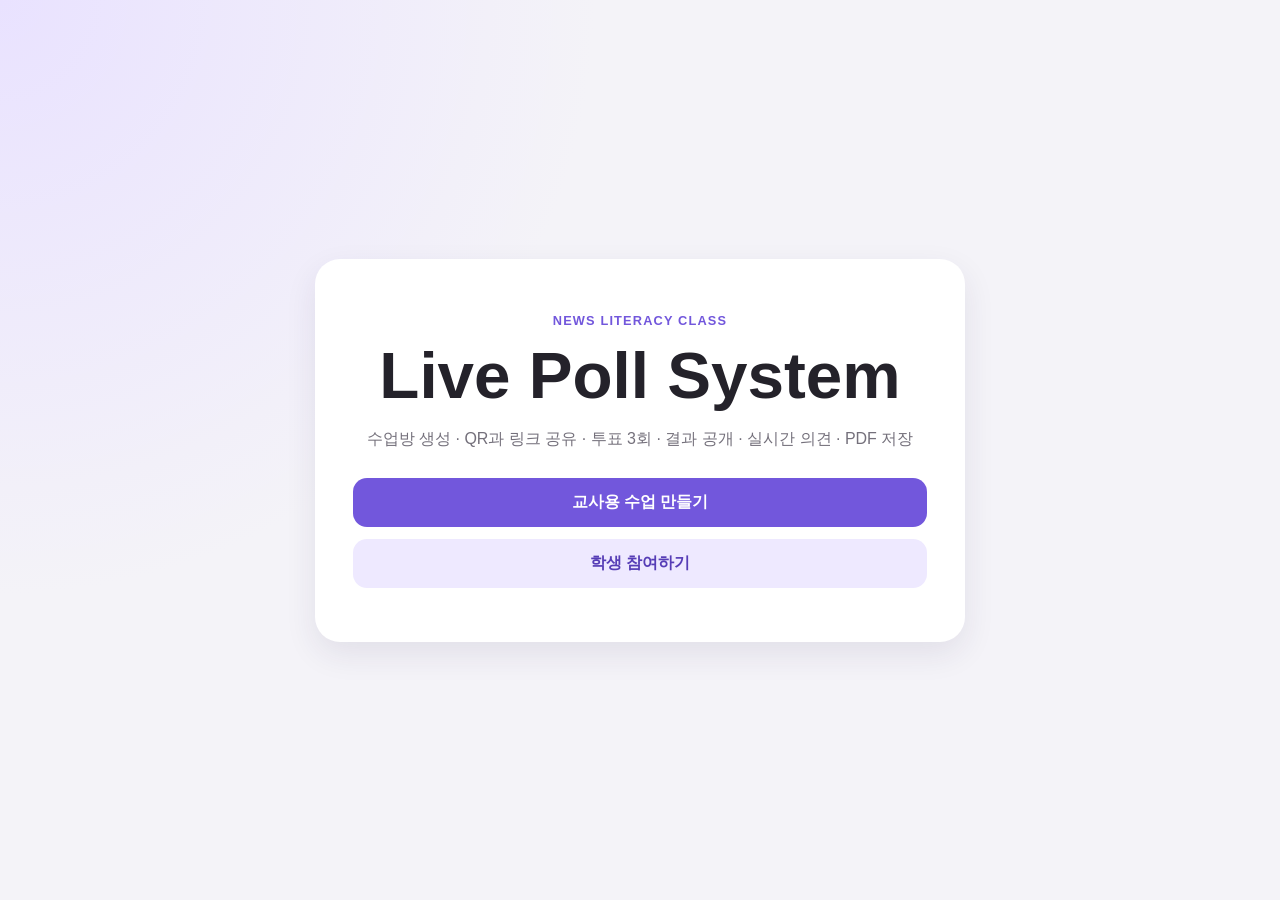
==== index.html @ 65fffddf "Add files via upload" ====
<!doctype html>
<html lang="ko">
<head><meta charset="utf-8"><meta name="viewport" content="width=device-width,initial-scale=1">
<title>Live Poll System</title><style>
*{box-sizing:border-box}
:root{
  --p:#7257dc;--pd:#563db6;--pl:#eee9ff;--bg:#f4f3f8;--tx:#24222a;
  --mu:#74707b;--ln:#dedbe5;--danger:#cf4052;--ok:#16834a;--shadow:0 12px 32px rgba(45,36,79,.09)
}
html{scroll-behavior:smooth}
body{margin:0;font-family:Pretendard,"Noto Sans KR",Arial,sans-serif;background:var(--bg);color:var(--tx)}
button,input,textarea,select{font:inherit}
a{color:inherit}
.hidden{display:none!important}
.wrap{width:min(1160px,94%);margin:0 auto;padding:28px 0 60px}
.header{display:flex;justify-content:space-between;align-items:center;gap:18px;margin-bottom:22px}
.header h1{margin:4px 0 0;font-size:clamp(1.5rem,4vw,2.35rem)}
.eyebrow{margin:0;color:var(--p);font-size:.8rem;font-weight:900;letter-spacing:.09em}
.card{background:#fff;border-radius:22px;padding:26px;box-shadow:var(--shadow);margin-bottom:20px}
.card h2{margin-top:0}
.btn{border:0;border-radius:14px;padding:14px 18px;font-weight:850;cursor:pointer;text-decoration:none;text-align:center;display:inline-block}
.primary{background:var(--p);color:#fff}.primary:hover{background:var(--pd)}
.secondary{background:var(--pl);color:var(--pd)}
.danger{background:#ffe7eb;color:var(--danger)}
.success-btn{background:#e7f7ee;color:var(--ok)}
.full{width:100%;margin-top:16px}
.input,.textarea,.select{width:100%;border:1px solid var(--ln);border-radius:12px;padding:13px 14px;background:#fff;color:var(--tx)}
.input:focus,.textarea:focus,.select:focus{outline:3px solid rgba(114,87,220,.14);border-color:var(--p)}
.textarea{resize:vertical;line-height:1.55}
.label{display:block;font-weight:800;margin:18px 0 8px}
.muted{color:var(--mu)}
.error{color:var(--danger)}
.success{color:var(--ok)}
.badge{background:var(--pl);color:var(--pd);padding:10px 14px;border-radius:999px;font-weight:850;white-space:nowrap}
.message{background:var(--pl);color:var(--pd);border-radius:16px;padding:22px;text-align:center;font-weight:850;line-height:1.7}
.home{min-height:100vh;display:grid;place-items:center;background:radial-gradient(circle at top left,#e9e2ff,transparent 38%),var(--bg)}
.home-card{width:min(92%,650px);background:#fff;border-radius:25px;padding:54px 38px;text-align:center;box-shadow:var(--shadow)}
.home-card h1{font-size:clamp(2.2rem,7vw,4.1rem);margin:10px 0 14px}
.home-actions{display:grid;gap:12px;margin-top:28px}
.grid{display:grid;grid-template-columns:1fr 1fr;gap:20px;align-items:start}
.wide{grid-column:1/-1}
.toolbar{display:flex;gap:10px;flex-wrap:wrap}
.status{display:grid;grid-template-columns:repeat(3,1fr);gap:14px;margin-bottom:22px}
.stat{background:#faf9fc;border:1px solid var(--ln);border-radius:16px;padding:16px}
.stat strong{display:block;font-size:1.45rem;margin-top:5px}
.step-buttons{display:grid;grid-template-columns:repeat(2,1fr);gap:10px}
.step-btn{border:1px solid var(--ln);background:#fff;border-radius:12px;padding:12px;font-weight:800;cursor:pointer}
.step-btn.active{background:var(--p);color:#fff;border-color:var(--p)}
.room-code{font-size:clamp(2rem,7vw,3.7rem);font-weight:950;letter-spacing:.12em;color:var(--pd);margin:10px 0}
.share-box{display:grid;grid-template-columns:230px 1fr;gap:24px;align-items:center}
.qr-box{width:220px;min-height:220px;display:grid;place-items:center;background:#fff;border:1px solid var(--ln);padding:10px;border-radius:16px}
.link-row{display:flex;gap:10px;align-items:center}
.link-row .input{flex:1}
.news-title{background:#f0eef5;border-radius:18px;padding:24px;margin:18px 0 24px;font-size:clamp(1.3rem,5vw,2rem);font-weight:900;line-height:1.45}
.vote-grid{display:grid;gap:12px}
.vote-btn{border:2px solid var(--ln);border-radius:16px;background:#fff;padding:18px;text-align:left;font-weight:850;cursor:pointer}
.vote-btn:hover,.vote-btn.selected{border-color:var(--p);background:var(--pl);color:var(--pd)}
.comment-list,.chat-list{display:grid;gap:12px;margin:18px 0 24px}
.comment,.chat-item{background:#f7f6fa;border-left:5px solid var(--p);border-radius:12px;padding:16px;line-height:1.6}
.chat-meta{font-size:.8rem;color:var(--mu);margin-bottom:6px}
.result-head{display:flex;justify-content:space-between;gap:16px;align-items:center}
.result-bars{display:grid;gap:18px;margin-top:22px}
.result-row{display:grid;grid-template-columns:115px 1fr 65px;gap:12px;align-items:center}
.track{height:14px;background:#ece9f2;border-radius:999px;overflow:hidden}
.fill{height:100%;background:var(--p);border-radius:999px;transition:width .3s ease}
.value{text-align:right;color:var(--mu)}
table{width:100%;border-collapse:collapse;margin:12px 0 22px}
th,td{padding:12px;border-bottom:1px solid var(--ln);text-align:center}
.report-only{display:none}
@media(max-width:800px){
  .grid{grid-template-columns:1fr}.wide{grid-column:auto}.share-box{grid-template-columns:1fr}.qr-box{margin:auto}
  .status{grid-template-columns:1fr}.step-buttons{grid-template-columns:1fr}.result-head{flex-direction:column;align-items:stretch}
  .link-row{flex-direction:column;align-items:stretch}.header{align-items:flex-start}
}
@media print{
  body{background:#fff}.no-print{display:none!important}.report-only{display:block}.wrap{width:100%;padding:0}
  .card{box-shadow:none;border:1px solid #ddd;break-inside:avoid}
}
</style></head>
<body class="home">
<main class="home-card">
  <p class="eyebrow">NEWS LITERACY CLASS</p>
  <h1>Live Poll System</h1>
  <p class="muted">수업방 생성 · QR과 링크 공유 · 투표 3회 · 결과 공개 · 실시간 의견 · PDF 저장</p>
  <div class="home-actions">
    <a class="btn primary" href="teacher.html">교사용 수업 만들기</a>
    <a class="btn secondary" href="student.html">학생 참여하기</a>
  </div>
</main>
</body></html>
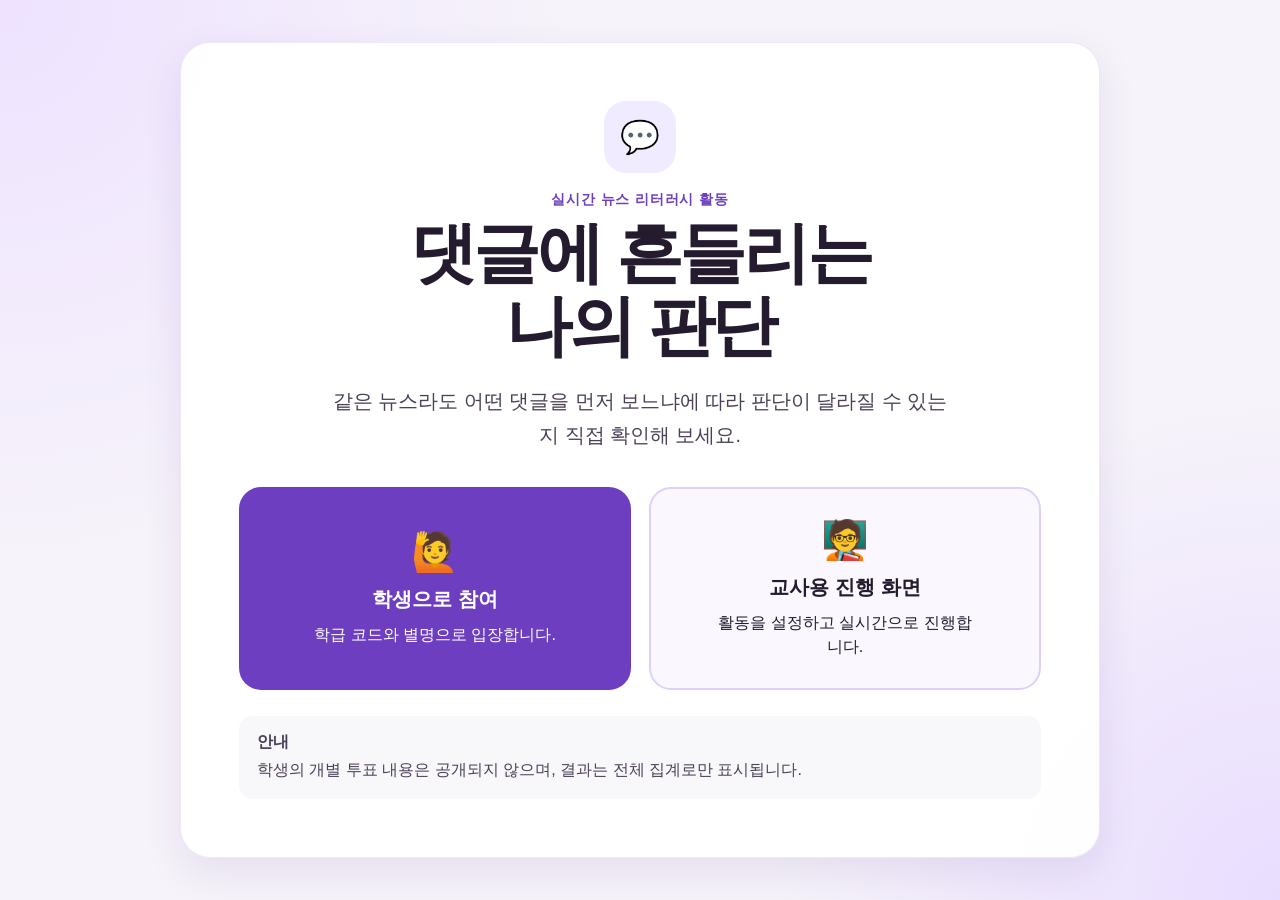
==== commit e7c5bdc3: "Add files via upload" ====
--- a/index.html
+++ b/index.html
@@ -1,90 +1,42 @@
-<!doctype html>
+<!DOCTYPE html>
 <html lang="ko">
-<head><meta charset="utf-8"><meta name="viewport" content="width=device-width,initial-scale=1">
-<title>Live Poll System</title><style>
-*{box-sizing:border-box}
-:root{
-  --p:#7257dc;--pd:#563db6;--pl:#eee9ff;--bg:#f4f3f8;--tx:#24222a;
-  --mu:#74707b;--ln:#dedbe5;--danger:#cf4052;--ok:#16834a;--shadow:0 12px 32px rgba(45,36,79,.09)
-}
-html{scroll-behavior:smooth}
-body{margin:0;font-family:Pretendard,"Noto Sans KR",Arial,sans-serif;background:var(--bg);color:var(--tx)}
-button,input,textarea,select{font:inherit}
-a{color:inherit}
-.hidden{display:none!important}
-.wrap{width:min(1160px,94%);margin:0 auto;padding:28px 0 60px}
-.header{display:flex;justify-content:space-between;align-items:center;gap:18px;margin-bottom:22px}
-.header h1{margin:4px 0 0;font-size:clamp(1.5rem,4vw,2.35rem)}
-.eyebrow{margin:0;color:var(--p);font-size:.8rem;font-weight:900;letter-spacing:.09em}
-.card{background:#fff;border-radius:22px;padding:26px;box-shadow:var(--shadow);margin-bottom:20px}
-.card h2{margin-top:0}
-.btn{border:0;border-radius:14px;padding:14px 18px;font-weight:850;cursor:pointer;text-decoration:none;text-align:center;display:inline-block}
-.primary{background:var(--p);color:#fff}.primary:hover{background:var(--pd)}
-.secondary{background:var(--pl);color:var(--pd)}
-.danger{background:#ffe7eb;color:var(--danger)}
-.success-btn{background:#e7f7ee;color:var(--ok)}
-.full{width:100%;margin-top:16px}
-.input,.textarea,.select{width:100%;border:1px solid var(--ln);border-radius:12px;padding:13px 14px;background:#fff;color:var(--tx)}
-.input:focus,.textarea:focus,.select:focus{outline:3px solid rgba(114,87,220,.14);border-color:var(--p)}
-.textarea{resize:vertical;line-height:1.55}
-.label{display:block;font-weight:800;margin:18px 0 8px}
-.muted{color:var(--mu)}
-.error{color:var(--danger)}
-.success{color:var(--ok)}
-.badge{background:var(--pl);color:var(--pd);padding:10px 14px;border-radius:999px;font-weight:850;white-space:nowrap}
-.message{background:var(--pl);color:var(--pd);border-radius:16px;padding:22px;text-align:center;font-weight:850;line-height:1.7}
-.home{min-height:100vh;display:grid;place-items:center;background:radial-gradient(circle at top left,#e9e2ff,transparent 38%),var(--bg)}
-.home-card{width:min(92%,650px);background:#fff;border-radius:25px;padding:54px 38px;text-align:center;box-shadow:var(--shadow)}
-.home-card h1{font-size:clamp(2.2rem,7vw,4.1rem);margin:10px 0 14px}
-.home-actions{display:grid;gap:12px;margin-top:28px}
-.grid{display:grid;grid-template-columns:1fr 1fr;gap:20px;align-items:start}
-.wide{grid-column:1/-1}
-.toolbar{display:flex;gap:10px;flex-wrap:wrap}
-.status{display:grid;grid-template-columns:repeat(3,1fr);gap:14px;margin-bottom:22px}
-.stat{background:#faf9fc;border:1px solid var(--ln);border-radius:16px;padding:16px}
-.stat strong{display:block;font-size:1.45rem;margin-top:5px}
-.step-buttons{display:grid;grid-template-columns:repeat(2,1fr);gap:10px}
-.step-btn{border:1px solid var(--ln);background:#fff;border-radius:12px;padding:12px;font-weight:800;cursor:pointer}
-.step-btn.active{background:var(--p);color:#fff;border-color:var(--p)}
-.room-code{font-size:clamp(2rem,7vw,3.7rem);font-weight:950;letter-spacing:.12em;color:var(--pd);margin:10px 0}
-.share-box{display:grid;grid-template-columns:230px 1fr;gap:24px;align-items:center}
-.qr-box{width:220px;min-height:220px;display:grid;place-items:center;background:#fff;border:1px solid var(--ln);padding:10px;border-radius:16px}
-.link-row{display:flex;gap:10px;align-items:center}
-.link-row .input{flex:1}
-.news-title{background:#f0eef5;border-radius:18px;padding:24px;margin:18px 0 24px;font-size:clamp(1.3rem,5vw,2rem);font-weight:900;line-height:1.45}
-.vote-grid{display:grid;gap:12px}
-.vote-btn{border:2px solid var(--ln);border-radius:16px;background:#fff;padding:18px;text-align:left;font-weight:850;cursor:pointer}
-.vote-btn:hover,.vote-btn.selected{border-color:var(--p);background:var(--pl);color:var(--pd)}
-.comment-list,.chat-list{display:grid;gap:12px;margin:18px 0 24px}
-.comment,.chat-item{background:#f7f6fa;border-left:5px solid var(--p);border-radius:12px;padding:16px;line-height:1.6}
-.chat-meta{font-size:.8rem;color:var(--mu);margin-bottom:6px}
-.result-head{display:flex;justify-content:space-between;gap:16px;align-items:center}
-.result-bars{display:grid;gap:18px;margin-top:22px}
-.result-row{display:grid;grid-template-columns:115px 1fr 65px;gap:12px;align-items:center}
-.track{height:14px;background:#ece9f2;border-radius:999px;overflow:hidden}
-.fill{height:100%;background:var(--p);border-radius:999px;transition:width .3s ease}
-.value{text-align:right;color:var(--mu)}
-table{width:100%;border-collapse:collapse;margin:12px 0 22px}
-th,td{padding:12px;border-bottom:1px solid var(--ln);text-align:center}
-.report-only{display:none}
-@media(max-width:800px){
-  .grid{grid-template-columns:1fr}.wide{grid-column:auto}.share-box{grid-template-columns:1fr}.qr-box{margin:auto}
-  .status{grid-template-columns:1fr}.step-buttons{grid-template-columns:1fr}.result-head{flex-direction:column;align-items:stretch}
-  .link-row{flex-direction:column;align-items:stretch}.header{align-items:flex-start}
-}
-@media print{
-  body{background:#fff}.no-print{display:none!important}.report-only{display:block}.wrap{width:100%;padding:0}
-  .card{box-shadow:none;border:1px solid #ddd;break-inside:avoid}
-}
-</style></head>
-<body class="home">
-<main class="home-card">
-  <p class="eyebrow">NEWS LITERACY CLASS</p>
-  <h1>Live Poll System</h1>
-  <p class="muted">수업방 생성 · QR과 링크 공유 · 투표 3회 · 결과 공개 · 실시간 의견 · PDF 저장</p>
-  <div class="home-actions">
-    <a class="btn primary" href="teacher.html">교사용 수업 만들기</a>
-    <a class="btn secondary" href="student.html">학생 참여하기</a>
-  </div>
-</main>
-</body></html>+<head>
+  <meta charset="UTF-8" />
+  <meta name="viewport" content="width=device-width, initial-scale=1.0" />
+  <meta name="description" content="중학생을 위한 실시간 뉴스 리터러시 투표 웹앱" />
+  <title>댓글에 흔들리는 나의 판단</title>
+  <link rel="stylesheet" href="style.css" />
+</head>
+<body class="landing-page">
+  <main class="landing-shell">
+    <section class="hero-card">
+      <div class="hero-icon" aria-hidden="true">💬</div>
+      <p class="eyebrow">실시간 뉴스 리터러시 활동</p>
+      <h1>댓글에 흔들리는<br />나의 판단</h1>
+      <p class="hero-description">
+        같은 뉴스라도 어떤 댓글을 먼저 보느냐에 따라
+        판단이 달라질 수 있는지 직접 확인해 보세요.
+      </p>
+
+      <div class="entry-grid">
+        <a class="entry-card student-entry" href="student.html">
+          <span class="entry-emoji" aria-hidden="true">🙋</span>
+          <strong>학생으로 참여</strong>
+          <span>학급 코드와 별명으로 입장합니다.</span>
+        </a>
+
+        <a class="entry-card teacher-entry" href="teacher.html">
+          <span class="entry-emoji" aria-hidden="true">🧑‍🏫</span>
+          <strong>교사용 진행 화면</strong>
+          <span>활동을 설정하고 실시간으로 진행합니다.</span>
+        </a>
+      </div>
+
+      <div class="privacy-note">
+        <strong>안내</strong>
+        <p>학생의 개별 투표 내용은 공개되지 않으며, 결과는 전체 집계로만 표시됩니다.</p>
+      </div>
+    </section>
+  </main>
+</body>
+</html>
--- a/style.css
+++ b/style.css
@@ -0,0 +1,1002 @@
+/* =========================================================
+   댓글에 흔들리는 나의 판단 - 공통 스타일
+   학생용과 교사용 화면이 같은 디자인 언어를 사용하도록 구성했습니다.
+   ========================================================= */
+
+:root {
+  --purple-900: #3c1b6e;
+  --purple-700: #6d3fc0;
+  --purple-600: #7c4dce;
+  --purple-500: #8b5de3;
+  --purple-200: #ded0f8;
+  --purple-100: #f1ebff;
+  --purple-50: #faf7ff;
+  --ink-900: #241b2f;
+  --ink-700: #4c4058;
+  --ink-500: #756a80;
+  --line: #e8e1ef;
+  --surface: #ffffff;
+  --background: #f6f3fa;
+  --success: #18794e;
+  --success-soft: #e7f6ef;
+  --danger: #b42318;
+  --danger-soft: #fff0ee;
+  --warning: #9a6700;
+  --warning-soft: #fff6d8;
+  --shadow: 0 14px 40px rgba(60, 27, 110, 0.09);
+  --radius-lg: 24px;
+  --radius-md: 16px;
+  --radius-sm: 12px;
+  --max-width: 1180px;
+}
+
+* {
+  box-sizing: border-box;
+}
+
+html {
+  font-family:
+    Pretendard, "Noto Sans KR", "Apple SD Gothic Neo", Arial, sans-serif;
+  color: var(--ink-900);
+  background: var(--background);
+}
+
+body {
+  margin: 0;
+  min-height: 100vh;
+}
+
+button,
+input,
+textarea {
+  font: inherit;
+}
+
+button,
+a {
+  -webkit-tap-highlight-color: transparent;
+}
+
+button {
+  cursor: pointer;
+}
+
+button:disabled {
+  cursor: not-allowed;
+  opacity: 0.48;
+}
+
+a {
+  color: inherit;
+  text-decoration: none;
+}
+
+.hidden {
+  display: none !important;
+}
+
+.eyebrow {
+  margin: 0 0 8px;
+  color: var(--purple-700);
+  font-size: 0.86rem;
+  font-weight: 800;
+  letter-spacing: 0.06em;
+  text-transform: uppercase;
+}
+
+.primary-button,
+.secondary-button,
+.success-button,
+.danger-button {
+  min-height: 48px;
+  padding: 12px 18px;
+  border-radius: 13px;
+  border: 1px solid transparent;
+  font-weight: 800;
+  transition:
+    transform 0.15s ease,
+    box-shadow 0.15s ease,
+    background 0.15s ease;
+}
+
+.primary-button {
+  color: #ffffff;
+  background: var(--purple-700);
+  box-shadow: 0 8px 20px rgba(109, 63, 192, 0.22);
+}
+
+.secondary-button {
+  color: var(--purple-900);
+  background: #ffffff;
+  border-color: var(--purple-200);
+}
+
+.success-button {
+  color: #ffffff;
+  background: var(--success);
+}
+
+.danger-button {
+  color: #ffffff;
+  background: var(--danger);
+}
+
+.primary-button:hover:not(:disabled),
+.secondary-button:hover:not(:disabled),
+.success-button:hover:not(:disabled),
+.danger-button:hover:not(:disabled) {
+  transform: translateY(-1px);
+  box-shadow: 0 10px 22px rgba(36, 27, 47, 0.12);
+}
+
+.full-button {
+  width: 100%;
+}
+
+.compact-button {
+  min-height: 40px;
+  padding: 9px 14px;
+  font-size: 0.92rem;
+}
+
+/* =========================================================
+   첫 화면
+   ========================================================= */
+
+.landing-page {
+  display: grid;
+  place-items: center;
+  padding: 28px;
+  background:
+    radial-gradient(circle at top left, #eee2ff 0, transparent 36%),
+    radial-gradient(circle at bottom right, #e9ddff 0, transparent 32%),
+    var(--background);
+}
+
+.landing-shell {
+  width: min(920px, 100%);
+}
+
+.hero-card {
+  padding: clamp(28px, 5vw, 58px);
+  border: 1px solid rgba(109, 63, 192, 0.12);
+  border-radius: 30px;
+  background: rgba(255, 255, 255, 0.96);
+  box-shadow: var(--shadow);
+  text-align: center;
+}
+
+.hero-icon {
+  display: grid;
+  width: 72px;
+  height: 72px;
+  margin: 0 auto 18px;
+  place-items: center;
+  border-radius: 22px;
+  background: var(--purple-100);
+  font-size: 2rem;
+}
+
+.hero-card h1 {
+  margin: 0;
+  font-size: clamp(2.1rem, 6vw, 4.2rem);
+  line-height: 1.08;
+  letter-spacing: -0.05em;
+}
+
+.hero-description {
+  max-width: 620px;
+  margin: 22px auto 34px;
+  color: var(--ink-700);
+  font-size: clamp(1rem, 2vw, 1.22rem);
+  line-height: 1.75;
+}
+
+.entry-grid {
+  display: grid;
+  grid-template-columns: repeat(2, minmax(0, 1fr));
+  gap: 18px;
+}
+
+.entry-card {
+  display: flex;
+  min-height: 190px;
+  padding: 28px;
+  flex-direction: column;
+  align-items: center;
+  justify-content: center;
+  gap: 10px;
+  border: 2px solid transparent;
+  border-radius: 22px;
+  transition:
+    transform 0.18s ease,
+    border-color 0.18s ease,
+    box-shadow 0.18s ease;
+}
+
+.entry-card:hover {
+  transform: translateY(-3px);
+  box-shadow: 0 14px 28px rgba(60, 27, 110, 0.12);
+}
+
+.student-entry {
+  background: var(--purple-700);
+  color: #ffffff;
+}
+
+.teacher-entry {
+  border-color: var(--purple-200);
+  background: var(--purple-50);
+}
+
+.entry-emoji {
+  font-size: 2.4rem;
+}
+
+.entry-card strong {
+  font-size: 1.28rem;
+}
+
+.entry-card span:last-child {
+  max-width: 260px;
+  line-height: 1.55;
+}
+
+.privacy-note {
+  margin-top: 26px;
+  padding: 16px 18px;
+  border-radius: 14px;
+  background: #f8f7fa;
+  color: var(--ink-700);
+  text-align: left;
+}
+
+.privacy-note p {
+  margin: 5px 0 0;
+  line-height: 1.55;
+}
+
+/* =========================================================
+   학생 화면 공통
+   ========================================================= */
+
+.student-page {
+  background:
+    linear-gradient(180deg, var(--purple-50) 0, var(--background) 300px);
+}
+
+.student-header {
+  display: flex;
+  width: min(var(--max-width), calc(100% - 32px));
+  min-height: 72px;
+  margin: 0 auto;
+  align-items: center;
+  justify-content: space-between;
+  gap: 16px;
+}
+
+.brand {
+  display: flex;
+  align-items: center;
+  gap: 10px;
+  color: var(--purple-900);
+  font-weight: 900;
+}
+
+.student-identity {
+  display: flex;
+  gap: 8px;
+  color: var(--ink-700);
+  font-size: 0.9rem;
+}
+
+.student-identity span {
+  padding: 7px 10px;
+  border-radius: 999px;
+  background: #ffffff;
+  border: 1px solid var(--line);
+}
+
+.progress-area {
+  width: min(760px, calc(100% - 32px));
+  margin: 8px auto 0;
+}
+
+.progress-label-row {
+  display: flex;
+  margin-bottom: 8px;
+  align-items: center;
+  justify-content: space-between;
+  color: var(--ink-700);
+  font-size: 0.92rem;
+}
+
+.progress-track,
+.teacher-progress-track {
+  overflow: hidden;
+  height: 10px;
+  border-radius: 999px;
+  background: var(--purple-200);
+}
+
+.progress-bar,
+.teacher-progress-bar {
+  width: 0;
+  height: 100%;
+  border-radius: inherit;
+  background: linear-gradient(90deg, var(--purple-700), #a674ee);
+  transition: width 0.35s ease;
+}
+
+.student-main {
+  width: min(760px, calc(100% - 32px));
+  margin: 28px auto 60px;
+}
+
+.student-card {
+  min-height: 420px;
+  padding: clamp(24px, 5vw, 46px);
+  border: 1px solid rgba(109, 63, 192, 0.12);
+  border-radius: var(--radius-lg);
+  background: var(--surface);
+  box-shadow: var(--shadow);
+}
+
+.student-card h1,
+.student-card h2 {
+  margin-top: 0;
+  letter-spacing: -0.035em;
+}
+
+.student-card h1 {
+  font-size: clamp(1.8rem, 5vw, 2.7rem);
+  line-height: 1.25;
+}
+
+.student-card h2 {
+  font-size: clamp(1.45rem, 4vw, 2rem);
+}
+
+.student-card p {
+  color: var(--ink-700);
+  line-height: 1.7;
+}
+
+.centered-content {
+  text-align: center;
+}
+
+.step-kicker {
+  display: inline-flex;
+  margin-bottom: 14px;
+  padding: 7px 12px;
+  border-radius: 999px;
+  background: var(--purple-100);
+  color: var(--purple-900);
+  font-size: 0.88rem;
+  font-weight: 900;
+}
+
+.news-title-box {
+  margin: 24px 0;
+  padding: clamp(22px, 5vw, 36px);
+  border: 2px solid var(--purple-200);
+  border-radius: 20px;
+  background: var(--purple-50);
+}
+
+.news-title-box blockquote {
+  margin: 0;
+  color: var(--ink-900);
+  font-size: clamp(1.35rem, 4vw, 2.05rem);
+  font-weight: 900;
+  line-height: 1.45;
+  letter-spacing: -0.03em;
+}
+
+.field-group {
+  display: grid;
+  gap: 8px;
+  margin-bottom: 18px;
+}
+
+.field-group label {
+  color: var(--ink-900);
+  font-weight: 800;
+}
+
+.field-group input,
+.field-group textarea {
+  width: 100%;
+  padding: 14px 15px;
+  border: 1px solid #d9cfdf;
+  border-radius: 12px;
+  outline: none;
+  background: #ffffff;
+  color: var(--ink-900);
+  resize: vertical;
+}
+
+.field-group input:focus,
+.field-group textarea:focus {
+  border-color: var(--purple-600);
+  box-shadow: 0 0 0 4px rgba(124, 77, 206, 0.12);
+}
+
+.field-group small {
+  color: var(--ink-500);
+  line-height: 1.5;
+}
+
+.join-form {
+  max-width: 480px;
+  margin: 28px auto 0;
+  text-align: left;
+}
+
+.choice-grid {
+  display: grid;
+  gap: 13px;
+  margin-top: 24px;
+}
+
+.choice-card {
+  display: flex;
+  min-height: 72px;
+  width: 100%;
+  padding: 18px 20px;
+  align-items: center;
+  gap: 14px;
+  border: 2px solid var(--line);
+  border-radius: 16px;
+  background: #ffffff;
+  color: var(--ink-900);
+  text-align: left;
+  font-size: 1.05rem;
+  font-weight: 800;
+  transition:
+    border-color 0.15s ease,
+    background 0.15s ease,
+    transform 0.15s ease;
+}
+
+.choice-card:hover:not(:disabled) {
+  transform: translateY(-1px);
+  border-color: var(--purple-500);
+}
+
+.choice-card.selected {
+  border-color: var(--purple-700);
+  background: var(--purple-100);
+  box-shadow: 0 0 0 4px rgba(109, 63, 192, 0.1);
+}
+
+.choice-card.locked {
+  cursor: not-allowed;
+}
+
+.choice-marker {
+  display: grid;
+  min-width: 34px;
+  height: 34px;
+  place-items: center;
+  border-radius: 10px;
+  background: var(--purple-100);
+  color: var(--purple-900);
+  font-weight: 900;
+}
+
+.vote-submit-row {
+  display: flex;
+  margin-top: 22px;
+  justify-content: flex-end;
+}
+
+.vote-submit-row .primary-button {
+  min-width: 160px;
+}
+
+.notice-box {
+  margin: 22px 0;
+  padding: 18px;
+  border-radius: 14px;
+  background: var(--warning-soft);
+  color: #614400;
+  line-height: 1.6;
+}
+
+.success-box {
+  margin-top: 24px;
+  padding: 22px;
+  border-radius: 16px;
+  background: var(--success-soft);
+  color: #0e5f3b;
+  font-weight: 800;
+  line-height: 1.65;
+}
+
+.waiting-visual {
+  display: grid;
+  width: 110px;
+  height: 110px;
+  margin: 20px auto;
+  place-items: center;
+  border-radius: 34px;
+  background: var(--purple-100);
+  font-size: 3rem;
+}
+
+.comment-grid {
+  display: grid;
+  grid-template-columns: repeat(2, minmax(0, 1fr));
+  gap: 14px;
+  margin: 24px 0;
+}
+
+.comment-card {
+  min-height: 150px;
+  padding: 20px;
+  border: 1px solid var(--line);
+  border-radius: 18px;
+  background: #ffffff;
+  box-shadow: 0 10px 24px rgba(36, 27, 47, 0.06);
+}
+
+.comment-card::before {
+  content: "댓글";
+  display: inline-block;
+  margin-bottom: 12px;
+  padding: 5px 9px;
+  border-radius: 999px;
+  background: var(--purple-100);
+  color: var(--purple-900);
+  font-size: 0.78rem;
+  font-weight: 900;
+}
+
+.comment-card p {
+  margin: 0;
+  color: var(--ink-900);
+  font-weight: 700;
+}
+
+.teacher-wait-note {
+  margin-top: 20px;
+  color: var(--ink-500);
+  text-align: center;
+}
+
+.big-message {
+  margin: 26px 0;
+  padding: clamp(22px, 5vw, 34px);
+  border-radius: 20px;
+  background: var(--purple-900);
+  color: #ffffff;
+  font-size: clamp(1.45rem, 4.6vw, 2.35rem);
+  font-weight: 900;
+  line-height: 1.5;
+  letter-spacing: -0.04em;
+  text-align: center;
+}
+
+.chart-container {
+  position: relative;
+  width: 100%;
+  min-height: 360px;
+  margin-top: 24px;
+}
+
+.video-wrapper {
+  position: relative;
+  overflow: hidden;
+  width: 100%;
+  margin-top: 24px;
+  padding-top: 56.25%;
+  border-radius: 18px;
+  background: #111111;
+}
+
+.video-wrapper iframe {
+  position: absolute;
+  inset: 0;
+  width: 100%;
+  height: 100%;
+  border: 0;
+}
+
+.reflection-form {
+  display: grid;
+  gap: 20px;
+  margin-top: 24px;
+}
+
+.reflection-item {
+  padding: 18px;
+  border: 1px solid var(--line);
+  border-radius: 16px;
+  background: #fcfbfd;
+}
+
+.reflection-item label {
+  display: block;
+  margin-bottom: 10px;
+  font-weight: 900;
+  line-height: 1.5;
+}
+
+.reflection-item textarea,
+.reflection-item select {
+  width: 100%;
+  padding: 13px 14px;
+  border: 1px solid #d9cfdf;
+  border-radius: 12px;
+  background: #ffffff;
+}
+
+.education-guide {
+  display: grid;
+  gap: 16px;
+  margin-top: 28px;
+}
+
+.education-guide article {
+  padding: 20px;
+  border-radius: 16px;
+  background: var(--purple-50);
+  border: 1px solid var(--purple-200);
+  color: var(--purple-900);
+  font-weight: 800;
+  line-height: 1.7;
+}
+
+.loading-state {
+  display: grid;
+  min-height: 340px;
+  place-items: center;
+  align-content: center;
+  gap: 18px;
+  color: var(--ink-700);
+}
+
+.spinner {
+  width: 42px;
+  height: 42px;
+  border: 4px solid var(--purple-200);
+  border-top-color: var(--purple-700);
+  border-radius: 50%;
+  animation: spin 0.9s linear infinite;
+}
+
+@keyframes spin {
+  to {
+    transform: rotate(360deg);
+  }
+}
+
+/* =========================================================
+   교사 관리 화면
+   ========================================================= */
+
+.teacher-page {
+  background: #f2eff5;
+}
+
+.teacher-topbar {
+  display: flex;
+  min-height: 96px;
+  padding: 20px clamp(20px, 4vw, 48px);
+  align-items: center;
+  justify-content: space-between;
+  gap: 20px;
+  background: var(--purple-900);
+  color: #ffffff;
+}
+
+.teacher-topbar .eyebrow {
+  color: #d9c5ff;
+}
+
+.teacher-topbar h1 {
+  margin: 0;
+  font-size: clamp(1.35rem, 3vw, 2rem);
+}
+
+.teacher-layout {
+  display: grid;
+  grid-template-columns: 360px minmax(0, 1fr);
+  gap: 24px;
+  width: min(1480px, calc(100% - 32px));
+  margin: 24px auto 60px;
+}
+
+.teacher-sidebar,
+.teacher-content {
+  display: grid;
+  align-content: start;
+  gap: 20px;
+}
+
+.admin-panel {
+  padding: 22px;
+  border: 1px solid #e3dce8;
+  border-radius: 18px;
+  background: #ffffff;
+  box-shadow: 0 8px 22px rgba(36, 27, 47, 0.055);
+}
+
+.admin-panel h2 {
+  margin: 0 0 18px;
+  font-size: 1.16rem;
+}
+
+.inline-field {
+  display: flex;
+  gap: 8px;
+}
+
+.inline-field input {
+  min-width: 0;
+}
+
+.status-box {
+  margin-top: 14px;
+  padding: 13px;
+  border-radius: 12px;
+  font-size: 0.9rem;
+  line-height: 1.5;
+}
+
+.muted-status {
+  background: #f5f2f7;
+  color: var(--ink-700);
+}
+
+.connected-status {
+  background: var(--success-soft);
+  color: #0e5f3b;
+}
+
+.dashboard-summary {
+  display: grid;
+  grid-template-columns: repeat(4, minmax(0, 1fr));
+  gap: 14px;
+}
+
+.summary-card {
+  padding: 18px;
+  border-radius: 16px;
+  background: var(--purple-900);
+  color: #ffffff;
+}
+
+.summary-card span {
+  display: block;
+  margin-bottom: 8px;
+  color: #d9c5ff;
+  font-size: 0.85rem;
+  font-weight: 700;
+}
+
+.summary-card strong {
+  font-size: 1.35rem;
+}
+
+.panel-heading-row {
+  display: flex;
+  align-items: flex-start;
+  justify-content: space-between;
+  gap: 16px;
+}
+
+.panel-heading-row h2 {
+  margin-bottom: 0;
+}
+
+.step-badge,
+.privacy-chip {
+  display: inline-flex;
+  padding: 8px 11px;
+  border-radius: 999px;
+  background: var(--purple-100);
+  color: var(--purple-900);
+  font-size: 0.82rem;
+  font-weight: 900;
+  white-space: nowrap;
+}
+
+.teacher-progress-track {
+  margin: 20px 0;
+}
+
+.step-description {
+  min-height: 68px;
+  padding: 16px;
+  border-radius: 14px;
+  background: var(--purple-50);
+  color: var(--ink-700);
+  line-height: 1.65;
+}
+
+.control-grid {
+  display: grid;
+  grid-template-columns: repeat(3, minmax(0, 1fr));
+  gap: 10px;
+  margin-top: 18px;
+}
+
+.response-count-grid {
+  display: grid;
+  grid-template-columns: repeat(5, minmax(0, 1fr));
+  gap: 12px;
+}
+
+.response-count-card {
+  padding: 16px;
+  border-radius: 14px;
+  background: #f8f6fa;
+  text-align: center;
+}
+
+.response-count-card span {
+  display: block;
+  margin-bottom: 7px;
+  color: var(--ink-500);
+  font-size: 0.85rem;
+}
+
+.response-count-card strong {
+  color: var(--purple-900);
+  font-size: 1.18rem;
+}
+
+.teacher-chart-container {
+  min-height: 380px;
+}
+
+.result-table {
+  overflow-x: auto;
+  margin-top: 20px;
+}
+
+.result-table table {
+  width: 100%;
+  border-collapse: collapse;
+  font-size: 0.92rem;
+}
+
+.result-table th,
+.result-table td {
+  padding: 12px;
+  border-bottom: 1px solid var(--line);
+  text-align: center;
+}
+
+.result-table th:first-child,
+.result-table td:first-child {
+  text-align: left;
+}
+
+.result-table th {
+  background: var(--purple-50);
+  color: var(--purple-900);
+}
+
+.danger-zone {
+  border-color: #f0c9c5;
+}
+
+.danger-zone p {
+  color: var(--ink-700);
+  line-height: 1.6;
+}
+
+.toast {
+  position: fixed;
+  right: 22px;
+  bottom: 22px;
+  max-width: min(420px, calc(100% - 44px));
+  padding: 14px 18px;
+  border-radius: 13px;
+  background: var(--ink-900);
+  color: #ffffff;
+  box-shadow: 0 14px 30px rgba(36, 27, 47, 0.24);
+  z-index: 100;
+}
+
+/* =========================================================
+   반응형
+   ========================================================= */
+
+@media (max-width: 1080px) {
+  .teacher-layout {
+    grid-template-columns: 1fr;
+  }
+
+  .teacher-sidebar {
+    grid-template-columns: repeat(2, minmax(0, 1fr));
+  }
+
+  .dashboard-summary {
+    grid-template-columns: repeat(2, minmax(0, 1fr));
+  }
+
+  .response-count-grid {
+    grid-template-columns: repeat(3, minmax(0, 1fr));
+  }
+}
+
+@media (max-width: 720px) {
+  .landing-page {
+    padding: 16px;
+  }
+
+  .entry-grid,
+  .comment-grid,
+  .teacher-sidebar,
+  .control-grid {
+    grid-template-columns: 1fr;
+  }
+
+  .student-header {
+    min-height: 64px;
+  }
+
+  .brand span:last-child {
+    display: none;
+  }
+
+  .student-identity {
+    font-size: 0.8rem;
+  }
+
+  .student-card {
+    min-height: 380px;
+    padding: 24px 18px;
+  }
+
+  .choice-card {
+    min-height: 66px;
+    padding: 16px;
+  }
+
+  .vote-submit-row .primary-button {
+    width: 100%;
+  }
+
+  .teacher-topbar {
+    min-height: 84px;
+    padding: 16px;
+  }
+
+  .teacher-layout {
+    width: min(100% - 20px, 1480px);
+    margin-top: 12px;
+  }
+
+  .dashboard-summary {
+    grid-template-columns: repeat(2, minmax(0, 1fr));
+  }
+
+  .response-count-grid {
+    grid-template-columns: repeat(2, minmax(0, 1fr));
+  }
+
+  .chart-container,
+  .teacher-chart-container {
+    min-height: 300px;
+  }
+}
+
+@media (max-width: 430px) {
+  .dashboard-summary {
+    grid-template-columns: 1fr;
+  }
+
+  .response-count-grid {
+    grid-template-columns: 1fr 1fr;
+  }
+
+  .inline-field {
+    flex-direction: column;
+  }
+}
